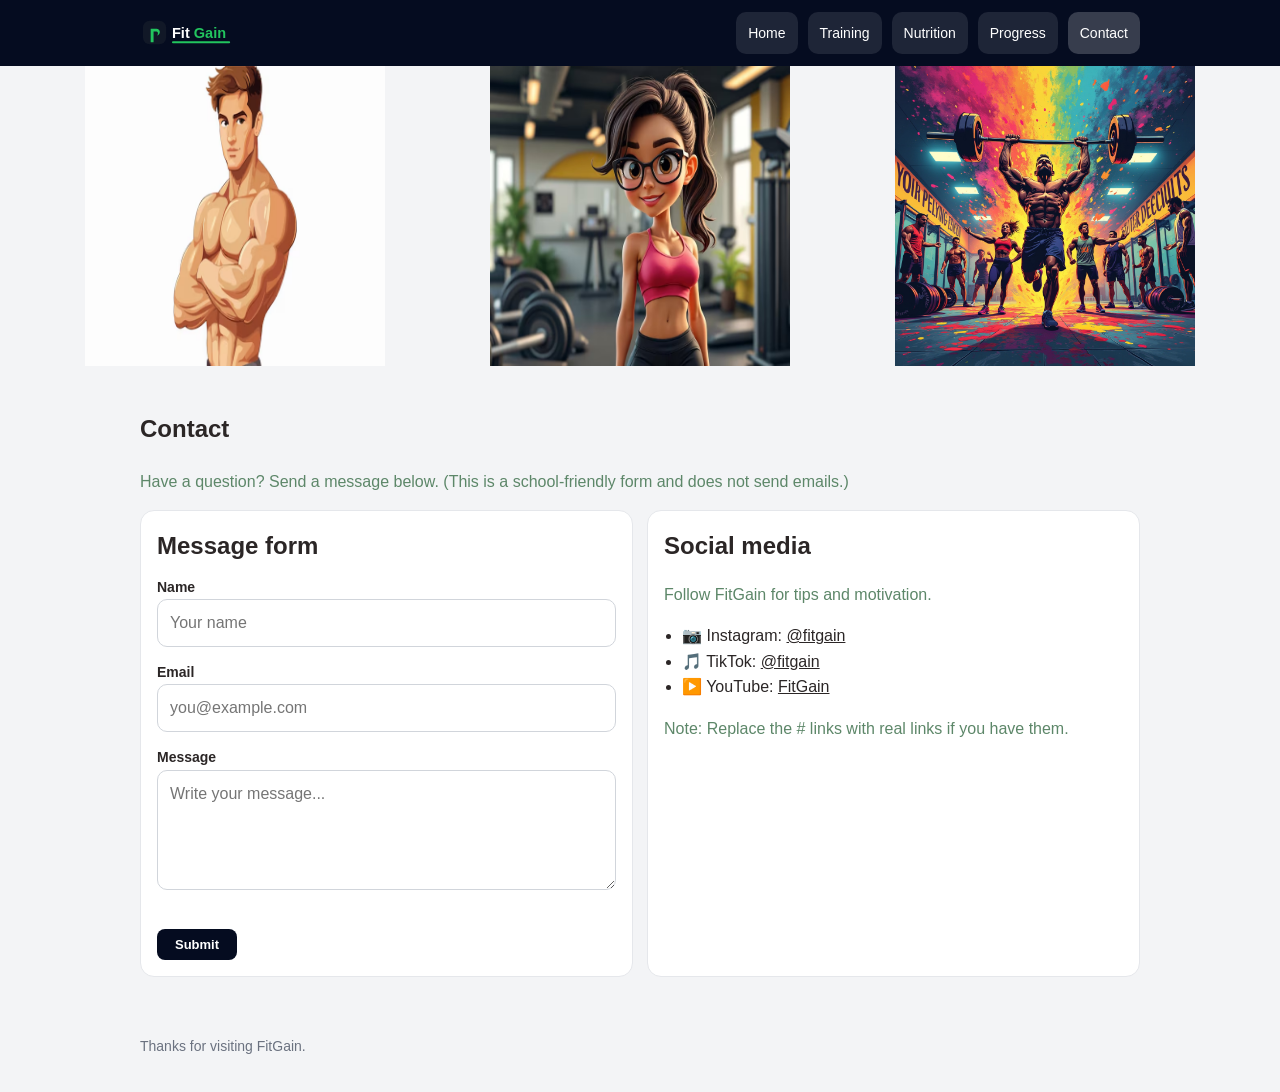
==== contact.html @ fc57367f "first commit" ====
<!doctype html>
<html lang="en">
  <head>
    <meta charset="utf-8" />
    <meta name="viewport" content="width=device-width, initial-scale=1" />
    <title>Contact – FitGain</title>
    <meta name="description" content="Contact FitGain and find social media links." />
    <link rel="stylesheet" href="style.css" />
  </head>
  <body>
    <header class="topbar">
      <div class="container topbar-inner">
        <input class="nav-toggle" type="checkbox" id="nav-toggle" />
        <div class="brand-row">
          <label class="burger" for="nav-toggle" aria-label="Open menu">
            <span class="burger-lines" aria-hidden="true">
              <span></span>
              <span></span>
              <span></span>
            </span>
          </label>

          <a class="logo" href="index.html">
            <img class="logo-img" src="logo.svg" alt="FitGain logo" />
          </a>
        </div>

        <nav class="nav" aria-label="Main navigation">
          <a href="index.html">Home</a>
          <a href="training.html">Training</a>
          <a href="nutrition.html">Nutrition</a>
          <a href="progress.html">Progress</a>
          <a class="active" href="contact.html">Contact</a>
        </nav>
      </div>
    </header>

<div class="flip-card-container">
  <div class="flip-card">
    <div class="flip-card-inner">
      <div class="flip-card-front">
        <img src="avatar1.avif"Avatar" style="width:300px;height:300px;">
      </div>
      <div class="flip-card-back">
        <h1>John Smith</h1>
        <p>Work: Personal Trainer</p>
        <p>Email: john.smith@gmail.com</p>
        <p>Phone: 123-456-789</p>
        <p>Working days: Monday – Friday</p>
      </div>
    </div>
  </div>

  <div class="flip-card">
    <div class="flip-card-inner">
      <div class="flip-card-front">
        <img src="avatar2.avif" alt="Avatar" style="width:300px;height:300px;">
      </div>
      <div class="flip-card-back">
        <h1>Anna Lee</h1>
        <p>Work: Yoga & Stretching Coach</p>
        <p>Email: anna.lee@gmail.com</p>
        <p>Phone: 987-654-321</p>
        <p>Working days: Tuesday – Saturday</p>
      </div>
    </div>
  </div>

  <div class="flip-card">
    <div class="flip-card-inner">
      <div class="flip-card-front">
        <img src="avatar3.png" alt="Avatar" style="width:300px;height:300px;">
      </div>
      <div class="flip-card-back">
        <h1>Mike Brown</h1>
        <p>Work: Strength & Fitness Coach</p>
        <p>Email: mike.brown@gmail.com</p>
        <p>Phone: 555-123-4567</p>
        <p>Working days: Wednesday – Sunday</p>
      </div>
    </div>
  </div>
</div>

</div>
    <main>
      <section class="section">
        <div class="container">
          <h1>Contact</h1>
          <p class="muted">
            Have a question? Send a message below. (This is a school-friendly
            form and does not send emails.)
          </p>

          <div class="grid grid-2">
            <article class="card">
              <h2>Message form</h2>
              <form>
                <div>
                  <label for="name">Name</label>
                  <input id="name" name="name" type="text" placeholder="Your name" />
                </div>

                <div>
                  <label for="email">Email</label>
                  <input
                    id="email"
                    name="email"
                    type="email"
                    placeholder="you@example.com"
                  />
                </div>

                <div>
                  <label for="message">Message</label>
                  <textarea
                    id="message"
                    name="message"
                    placeholder="Write your message..."
                  ></textarea>
                </div>

                <div class="form-actions">
                  <button class="btn btn-primary" type="submit">Submit</button>
                </div>
              </form>
            </article>

            <article class="card">
              <h2>Social media</h2>
              <p class="muted">Follow FitGain for tips and motivation.</p>
              <ul class="list">
                <li>📷 Instagram: <a href="#">@fitgain</a></li>
                <li>🎵 TikTok: <a href="#">@fitgain</a></li>
                <li>▶️ YouTube: <a href="#">FitGain</a></li>
              </ul>
              <p class="muted">
                Note: Replace the # links with real links if you have them.
              </p>
            </article>
          </div>
        </div>
      </section>
    </main>

    <footer class="footer">
      <div class="container">
        <p>Thanks for visiting FitGain.</p>
      </div>
    </footer>
  </body>
</html>
---- style.css ----
* { box-sizing: border-box; }

body {
  margin: 0;
  font-family: Arial, sans-serif;
  line-height: 1.6;
  color: #2b2626;
  background: #f3f4f6;
}

img { max-width: 100%; display: block; }
a { color: inherit; }

.container {
  width: 92%;
  max-width: 1000px;
  margin: 0 auto;
}

.section { padding: 24px 0; }
.muted { color: #5d8769; }

/* Header */
.topbar {
  background: #050c20;
  color: rgb(255, 255, 255);
}

.topbar-inner {
  padding: 12px 0;
  display: flex;
  align-items: center;
  justify-content: space-between;
  gap: 12px;
  flex-wrap: wrap;
}

.brand-row {
  display: flex;
  align-items: center;
  gap: 10px;
}

.logo {
  display: flex;
  align-items: center;
  gap: 10px;
  text-decoration: none;
}

.logo-img {
  height: 34px;
  width: auto;
}

.brand {
  font-weight: 800;
  text-decoration: none;
  letter-spacing: 0.4px;
}

/* Mobile menu (CSS only) */
.nav-toggle { position: absolute; left: -9999px; }

.burger {
  width: 44px;
  height: 40px;
  border-radius: 20px;
  border: 1px solid rgba(5, 227, 24, 0.25);
  background: transparent;
  display: inline-flex;
  align-items: center;
  justify-content: center;
  cursor: pointer;
}

.burger-lines { width: 18px; display: grid; gap: 4px; }
.burger-lines span { height: 2px; background: rgb(255, 255, 255); border-radius: 50px; }

.nav {
  width: 100%;
  display: none;
  flex-direction: column;
  gap: 8px;
  margin-top: 6px;
}

.nav a {
  text-decoration: none;
  padding: 10px 12px;
  border-radius: 10px;
  background: rgba(255, 255, 255, 0.10);
  font-size: 14px;
}

.nav .active { background: rgba(255, 255, 255, 0.20); }
.nav-toggle:checked ~ .nav { display: flex; }

/* Hero */
.hero {
  background: linear-gradient(135deg, #0f172a 0%, #1e293b 100%);
  color: white;
  padding: 28px 0;
}

.hero-card {
  background: rgba(0, 0, 0, 0.3);
  border: 1px solid rgba(255, 255, 255, 0.1);
  border-radius: 16px;
  padding: 48px;
  min-height: 480px;
  display: flex;
  flex-direction: column;
  justify-content: center;
  background-size: cover;
  background-position: center;
  background-repeat: no-repeat;
  backdrop-filter: blur(10px);
}

.hero-content {
  max-width: 600px;
}

.hero h1 {
  margin: 0 0 16px;
  font-size: 48px;
  line-height: 1.2;
  font-weight: 900;
  letter-spacing: -1px;
}

.hero-tagline {
  margin: 0 0 20px;
  font-size: 22px;
  color: #a1d8ff;
  font-weight: 600;
  line-height: 1.3;
}

.hero-description {
  margin: 0 0 32px;
  color: #e5e7eb;
  font-size: 16px;
  line-height: 1.6;
}

.button-row { display: grid; gap: 14px; }

.btn {
  display: inline-block;
  text-align: center;
  text-decoration: none;
  padding: 12px 14px;
  border-radius: 12px;
  font-weight: 700;
  border: 1px solid rgba(255, 255, 255, 0.25);
}

.btn-large {
  padding: 14px 32px;
  font-size: 16px;
  border-radius: 10px;
}

.btn-primary { background: #0a3abe; color: #052e16; border-color: transparent; }
.btn-secondary { background: transparent; color: white; }

/* Cards / grids */
.grid { display: grid; gap: 14px; }

.card {
  background: white;
  border: 1px solid #e5e7eb;
  border-radius: 14px;
  padding: 16px;
}

.card h2 { margin: 0 0 8px; }

.badge {
  display: inline-block;
  padding: 5px 10px;
  border-radius: 999px;
  font-size: 12px;
  font-weight: 800;
  margin-bottom: 10px;
  background: #f3f4f6;
  color: #111827;
}

.list { padding-left: 18px; margin: 10px 0 0; }

/* Pricing */
.pricing-section {
  margin-top: 24px;
  padding-top: 20px;
  border-top: 2px solid #e5e7eb;
}

.pricing-section h3 {
  margin: 0 0 16px;
  font-size: 16px;
  font-weight: 700;
  color: #111827;
}

.pricing-grid {
  display: grid;
  grid-template-columns: repeat(3, 1fr);
  gap: 10px;
}

.price-tier {
  background: linear-gradient(135deg, #f9fafb 0%, #f3f4f6 100%);
  border: 1px solid #d1d5db;
  border-radius: 10px;
  padding: 14px;
  text-align: center;
  transition: all 0.3s ease;
}

.price-tier:hover {
  border-color: #9ca3af;
  box-shadow: 0 4px 12px rgba(0, 0, 0, 0.08);
  transform: translateY(-2px);
}

.price-label {
  font-size: 12px;
  font-weight: 600;
  color: #6b7280;
  text-transform: uppercase;
  letter-spacing: 0.5px;
  margin-bottom: 8px;
}

.price-amount {
  font-size: 28px;
  font-weight: 800;
  color: #050c20;
  margin: 8px 0;
}

.btn {
  display: inline-block;
  padding: 8px 16px;
  border: none;
  border-radius: 8px;
  font-size: 13px;
  font-weight: 600;
  cursor: pointer;
  transition: all 0.2s ease;
  text-decoration: none;
}

.btn-sm {
  padding: 6px 12px;
  font-size: 12px;
}

.btn-primary {
  background: #050c20;
  color: white;
}

.btn-secondary {
  background: #6b7280;
  color: white;
}

.btn-lg {
  padding: 12px 24px;
  font-size: 16px;
}

/* Table */
table { width: 100%; border-collapse: collapse; background: white; border: 1px solid #e5e7eb; }
th, td { padding: 10px; border-bottom: 1px solid #e5e7eb; text-align: left; font-size: 14px; }
th { background: #f3f4f6; }
tr:last-child td { border-bottom: 0; }

/* Form */
form { display: grid; gap: 12px; }
label { font-weight: 700; font-size: 14px; }
input, textarea, select { width: 100%; padding: 10px 12px; border-radius: 10px; border: 1px solid #d1d5db; font: inherit; }
textarea { min-height: 120px; resize: vertical; }
.form-actions .btn { width: 100%; }
.subscribe-form { max-width: 500px; }
.form-group { display: flex; flex-direction: column; gap: 6px; }
.form-row { display: grid; grid-template-columns: 1fr 1fr; gap: 12px; }
.form-actions { display: flex; gap: 12px; margin-top: 20px; }

/* Popup */
.popup-overlay {
  position: fixed;
  top: 0;
  left: 0;
  width: 100%;
  height: 100%;
  background: rgba(0, 0, 0, 0.5);
  display: flex;
  align-items: center;
  justify-content: center;
  opacity: 0;
  visibility: hidden;
  transition: opacity 0.3s ease, visibility 0.3s ease;
  z-index: 9999;
}

.popup-overlay.show {
  opacity: 1;
  visibility: visible;
}

.popup-content {
  background: white;
  border-radius: 16px;
  padding: 40px;
  text-align: center;
  box-shadow: 0 10px 40px rgba(0, 0, 0, 0.15);
  max-width: 400px;
  animation: popupSlide 0.3s ease;
}

@keyframes popupSlide {
  from {
    transform: scale(0.8);
    opacity: 0;
  }
  to {
    transform: scale(1);
    opacity: 1;
  }
}

.popup-icon {
  font-size: 60px;
  color: #10b981;
  margin-bottom: 16px;
}

.popup-content h2 {
  margin: 0 0 12px;
  color: #050c20;
  font-size: 28px;
}

.popup-content p {
  margin: 0;
  color: #6b7280;
  font-size: 16px;
}

/* Footer */
.footer { padding: 20px 0; color: #6b7280; font-size: 14px; }

/* Bigger screens */
@media (min-width: 720px) {
  .burger { display: none; }
  .nav { width: auto; display: flex; flex-direction: row; gap: 10px; margin-top: 0; }
  .button-row { grid-template-columns: 1fr 1fr; }
  .grid-3 { grid-template-columns: repeat(3, 1fr); }
  .grid-2 { grid-template-columns: repeat(2, 1fr); }
  .hero h1 { font-size: 56px; }
  .hero-card { padding: 56px; min-height: 520px; }
  .form-actions .btn { width: auto; justify-self: start; padding-left: 18px; padding-right: 18px; }
}

@media (max-width: 600px) {
  .pricing-grid {
    grid-template-columns: 1fr;
  }
}






.flip-card-container {
  display: flex;            /* Align cards in a row */
  justify-content: space-evenly; /* Space between cards */
  flex-wrap: wrap;          /* Wrap if screen is small */
  gap: 20px;                /* Optional gap between cards */
}

/* Flip card container */
.flip-card {
  background-color: transparent;
  width: 300px;
  height: 300px;
  perspective: 1000px; /* 3D effect */
}

/* Inner part */
.flip-card-inner {
  position: relative;
  width: 100%;
  height: 100%;
  text-align: center;
  transition: transform 0.6s;
  transform-style: preserve-3d;
}

/* Flip on hover */
.flip-card:hover .flip-card-inner {
  transform: rotateY(180deg);
}

/* Front & back faces */
.flip-card-front, .flip-card-back {
  position: absolute;
  width: 100%;
  height: 100%;
  backface-visibility: hidden;
  border-radius: 10px;
}

/* Front face */
.flip-card-front {
  background-color: #bbb;
  color: black;
}

/* Back face */
.flip-card-back {
  background-color: #275e5ec1;
  color: rgb(255, 255, 255);
  transform: rotateY(180deg);
  display: flex;
  flex-direction: column;
  justify-content: center;
  align-items: center;
}
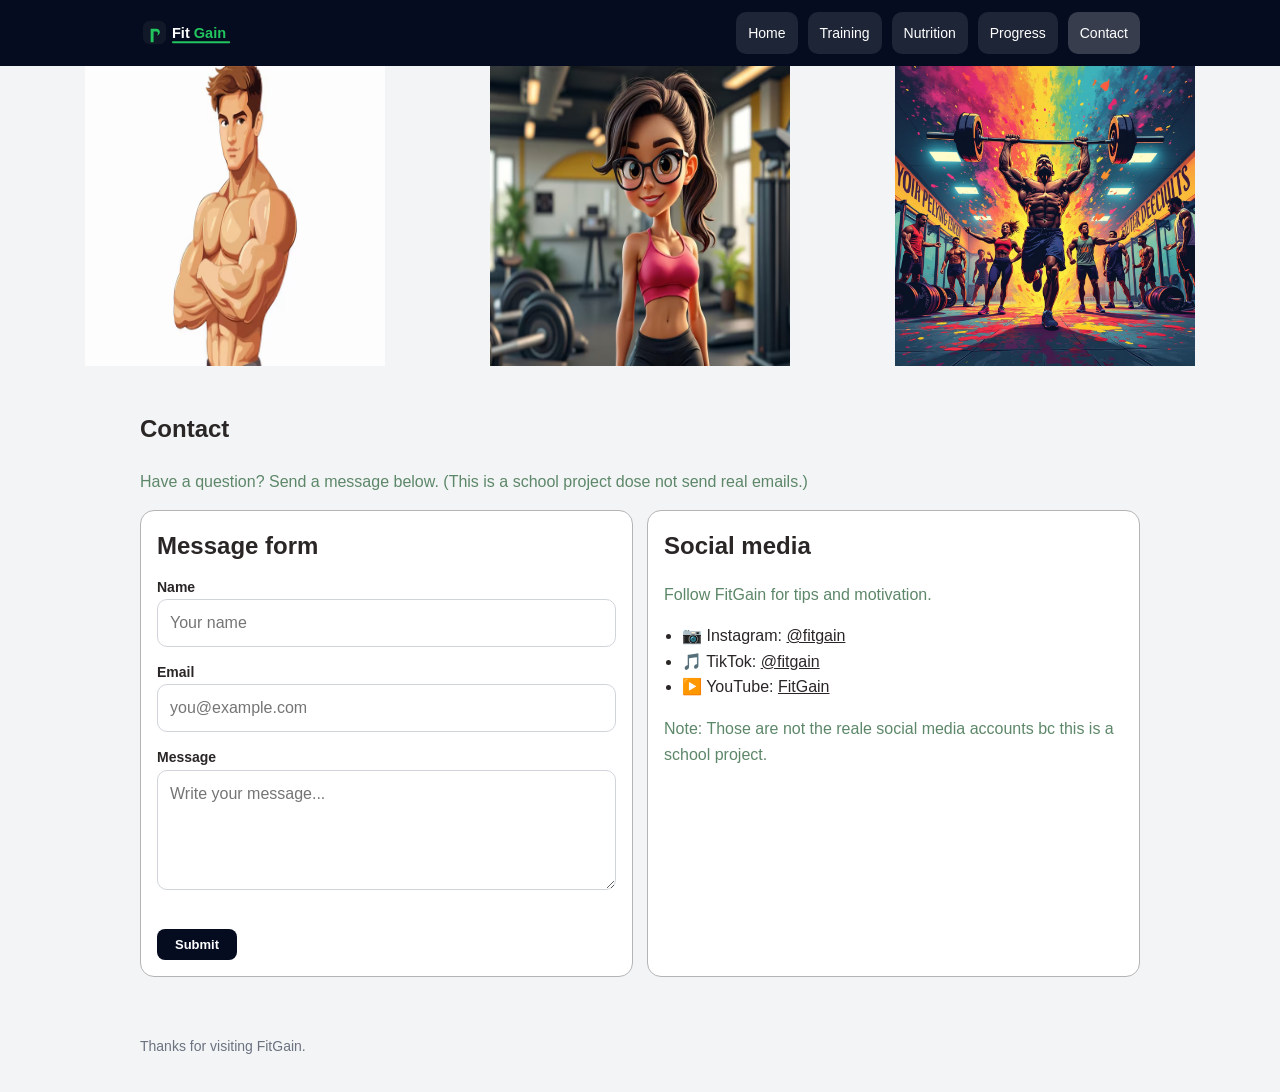
==== commit 76287c94: "w3 link check after" ====
--- a/contact.html
+++ b/contact.html
@@ -1,18 +1,18 @@
 <!doctype html>
 <html lang="en">
   <head>
-    <meta charset="utf-8" />
-    <meta name="viewport" content="width=device-width, initial-scale=1" />
+    <meta charset="utf-8" >
+    <meta name="viewport" content="width=device-width, initial-scale=1" >
     <title>Contact – FitGain</title>
-    <meta name="description" content="Contact FitGain and find social media links." />
-    <link rel="stylesheet" href="style.css" />
+    <meta name="description" content="Contact FitGain and find social media links." >
+    <link rel="stylesheet" href="style.css" >
   </head>
   <body>
     <header class="topbar">
       <div class="container topbar-inner">
-        <input class="nav-toggle" type="checkbox" id="nav-toggle" />
+        <input class="nav-toggle" type="checkbox" id="nav-toggle" >
         <div class="brand-row">
-          <label class="burger" for="nav-toggle" aria-label="Open menu">
+          <label class="burger" for="nav-toggle">
             <span class="burger-lines" aria-hidden="true">
               <span></span>
               <span></span>
@@ -21,7 +21,7 @@
           </label>
 
           <a class="logo" href="index.html">
-            <img class="logo-img" src="logo.svg" alt="FitGain logo" />
+            <img class="logo-img" src="logo.svg" alt="FitGain logo" >
           </a>
         </div>
 
@@ -39,10 +39,10 @@
   <div class="flip-card">
     <div class="flip-card-inner">
       <div class="flip-card-front">
-        <img src="avatar1.avif"Avatar" style="width:300px;height:300px;">
+        <img src="avatar1.avif" alt="Avatar" style="width:300px;height:300px;">
       </div>
       <div class="flip-card-back">
-        <h1>John Smith</h1>
+        <h2>John Smith</h2>
         <p>Work: Personal Trainer</p>
         <p>Email: john.smith@gmail.com</p>
         <p>Phone: 123-456-789</p>
@@ -57,7 +57,7 @@
         <img src="avatar2.avif" alt="Avatar" style="width:300px;height:300px;">
       </div>
       <div class="flip-card-back">
-        <h1>Anna Lee</h1>
+        <h2>Anna Lee</h2>
         <p>Work: Yoga & Stretching Coach</p>
         <p>Email: anna.lee@gmail.com</p>
         <p>Phone: 987-654-321</p>
@@ -72,7 +72,7 @@
         <img src="avatar3.png" alt="Avatar" style="width:300px;height:300px;">
       </div>
       <div class="flip-card-back">
-        <h1>Mike Brown</h1>
+        <h2>Mike Brown</h2>
         <p>Work: Strength & Fitness Coach</p>
         <p>Email: mike.brown@gmail.com</p>
         <p>Phone: 555-123-4567</p>
@@ -81,15 +81,12 @@
     </div>
   </div>
 </div>
-
-</div>
     <main>
       <section class="section">
         <div class="container">
-          <h1>Contact</h1>
+          <h2>Contact</h2>
           <p class="muted">
-            Have a question? Send a message below. (This is a school-friendly
-            form and does not send emails.)
+            Have a question? Send a message below. (This is a school project dose not send real emails.)
           </p>
 
           <div class="grid grid-2">
@@ -135,7 +132,7 @@
                 <li>▶️ YouTube: <a href="#">FitGain</a></li>
               </ul>
               <p class="muted">
-                Note: Replace the # links with real links if you have them.
+                Note: Those are not the reale social media accounts bc this is a school project.
               </p>
             </article>
           </div>
--- a/style.css
+++ b/style.css
@@ -21,7 +21,7 @@
 .section { padding: 24px 0; }
 .muted { color: #5d8769; }
 
-/* Header */
+/* This the Header part */
 .topbar {
   background: #050c20;
   color: rgb(255, 255, 255);
@@ -60,7 +60,7 @@
   letter-spacing: 0.4px;
 }
 
-/* Mobile menu (CSS only) */
+/* Here is some Mobile menu  */
 .nav-toggle { position: absolute; left: -9999px; }
 
 .burger {
@@ -97,7 +97,7 @@
 .nav .active { background: rgba(255, 255, 255, 0.20); }
 .nav-toggle:checked ~ .nav { display: flex; }
 
-/* Hero */
+/* Hero part of the page */
 .hero {
   background: linear-gradient(135deg, #0f172a 0%, #1e293b 100%);
   color: white;
@@ -167,12 +167,12 @@
 .btn-primary { background: #0a3abe; color: #052e16; border-color: transparent; }
 .btn-secondary { background: transparent; color: white; }
 
-/* Cards / grids */
+/* Cards and  grids */
 .grid { display: grid; gap: 14px; }
 
 .card {
-  background: white;
-  border: 1px solid #e5e7eb;
+  background: rgb(255, 255, 255);
+  border: 1px solid #b5b4b4;
   border-radius: 14px;
   padding: 16px;
 }
@@ -192,7 +192,7 @@
 
 .list { padding-left: 18px; margin: 10px 0 0; }
 
-/* Pricing */
+/* Pricing part */
 .pricing-section {
   margin-top: 24px;
   padding-top: 20px;
@@ -275,13 +275,13 @@
   font-size: 16px;
 }
 
-/* Table */
+/* Table css part */
 table { width: 100%; border-collapse: collapse; background: white; border: 1px solid #e5e7eb; }
 th, td { padding: 10px; border-bottom: 1px solid #e5e7eb; text-align: left; font-size: 14px; }
 th { background: #f3f4f6; }
 tr:last-child td { border-bottom: 0; }
 
-/* Form */
+/* Form part */
 form { display: grid; gap: 12px; }
 label { font-weight: 700; font-size: 14px; }
 input, textarea, select { width: 100%; padding: 10px 12px; border-radius: 10px; border: 1px solid #d1d5db; font: inherit; }
@@ -292,7 +292,7 @@
 .form-row { display: grid; grid-template-columns: 1fr 1fr; gap: 12px; }
 .form-actions { display: flex; gap: 12px; margin-top: 20px; }
 
-/* Popup */
+/* Popup code aftr join */
 .popup-overlay {
   position: fixed;
   top: 0;
@@ -353,10 +353,162 @@
   font-size: 16px;
 }
 
-/* Footer */
+/* Stat Cards */
+.stats-section {
+  background: linear-gradient(135deg, #f3f4f6 0%, #e5e7eb 100%);
+  padding: 40px 0;
+}
+
+.stat-card {
+  background: white;
+  border-radius: 14px;
+  padding: 30px 20px;
+  text-align: center;
+  box-shadow: 0 4px 16px rgba(0, 0, 0, 0.08);
+  transition: all 0.3s ease;
+  border: 1px solid #e5e7eb;
+}
+
+.stat-card:hover {
+  transform: translateY(-4px);
+  box-shadow: 0 8px 24px rgba(0, 0, 0, 0.12);
+}
+
+.stat-icon {
+  font-size: 48px;
+  margin-bottom: 12px;
+  display: block;
+}
+
+.stat-number {
+  font-size: 36px;
+  font-weight: 900;
+  color: #050c20;
+  margin-bottom: 8px;
+}
+
+.stat-label {
+  font-size: 14px;
+  color: #6b7280;
+  font-weight: 600;
+}
+
+/* Feature Cards code */
+.feature-card {
+  transition: all 0.3s ease;
+  box-shadow: 0 2px 8px rgba(0, 0, 0, 0.06);
+}
+
+.feature-card:hover {
+  box-shadow: 0 8px 20px rgba(0, 0, 0, 0.12);
+  transform: translateY(-2px);
+}
+
+.card-icon {
+  font-size: 40px;
+  margin-bottom: 12px;
+  display: block;
+}
+
+.feature-card h3 {
+  margin: 0 0 12px;
+  font-size: 20px;
+  color: #050c20;
+}
+
+.card-link {
+  color: #0a3abe;
+  font-weight: 600;
+  text-decoration: none;
+  transition: color 0.3s ease;
+}
+
+.card-link:hover {
+  color: #053b8f;
+  text-decoration: underline;
+}
+
+/* Testimonials Section */
+.testimonials-section {
+  background: linear-gradient(135deg, #f0fdf4 0%, #dbeafe 100%);
+  padding: 40px 0;
+}
+
+.testimonial-card {
+  background: white;
+  border-radius: 14px;
+  padding: 24px;
+  box-shadow: 0 4px 16px rgba(0, 0, 0, 0.08);
+  border-left: 4px solid #0a3abe;
+  transition: all 0.3s ease;
+}
+
+.testimonial-card:hover {
+  box-shadow: 0 8px 24px rgba(0, 0, 0, 0.12);
+  transform: translateY(-2px);
+}
+
+.testimonial-header {
+  display: flex;
+  gap: 12px;
+  margin-bottom: 16px;
+  align-items: center;
+}
+
+.testimonial-avatar {
+  width: 50px;
+  height: 50px;
+  border-radius: 50%;
+  object-fit: cover;
+}
+
+.testimonial-name {
+  font-weight: 700;
+  color: #050c20;
+  font-size: 15px;
+}
+
+.testimonial-role {
+  font-size: 13px;
+  color: #6b7280;
+}
+
+.testimonial-text {
+  font-size: 16px;
+  margin: 8px 0;
+  color: #050c20;
+}
+
+/* CTA Section part */
+.cta-section {
+  background: linear-gradient(135deg, #0f172a 0%, #1e293b 100%);
+  color: white;
+  padding: 48px 0;
+  text-align: center;
+}
+
+.cta-content {
+  max-width: 600px;
+  margin: 0 auto;
+}
+
+.cta-content h2 {
+  font-size: 36px;
+  margin: 0 0 16px;
+  font-weight: 900;
+}
+
+.cta-content p {
+  font-size: 16px;
+  color: #e5e7eb;
+  margin: 0 0 24px;
+}
+
+/* Grid adjustments */
+/* Footer part */
 .footer { padding: 20px 0; color: #6b7280; font-size: 14px; }
 
-/* Bigger screens */
+/* bc i need Bigger screens */
 @media (min-width: 720px) {
   .burger { display: none; }
   .nav { width: auto; display: flex; flex-direction: row; gap: 10px; margin-top: 0; }
@@ -372,6 +524,12 @@
   .pricing-grid {
     grid-template-columns: 1fr;
   }
+  .grid-2 {
+    grid-template-columns: 1fr;
+  }
+  .cta-content h2 {
+    font-size: 28px;
+  }
 }
 
 
@@ -380,7 +538,7 @@
 
 
 .flip-card-container {
-  display: flex;            /* Align cards in a row */
+  display: flex;            /*cards in a row */
   justify-content: space-evenly; /* Space between cards */
   flex-wrap: wrap;          /* Wrap if screen is small */
   gap: 20px;                /* Optional gap between cards */
@@ -391,7 +549,7 @@
   background-color: transparent;
   width: 300px;
   height: 300px;
-  perspective: 1000px; /* 3D effect */
+  perspective: 1000px; /* and some 3D effect */
 }
 
 /* Inner part */
@@ -409,7 +567,7 @@
   transform: rotateY(180deg);
 }
 
-/* Front & back faces */
+/* Front & back faces flips */
 .flip-card-front, .flip-card-back {
   position: absolute;
   width: 100%;
@@ -420,14 +578,14 @@
 
 /* Front face */
 .flip-card-front {
-  background-color: #bbb;
+  background-color: #bbbbbb;
   color: black;
 }
 
 /* Back face */
 .flip-card-back {
-  background-color: #275e5ec1;
-  color: rgb(255, 255, 255);
+  background-color: #c5c5c5;
+  color: rgb(0, 0, 0);
   transform: rotateY(180deg);
   display: flex;
   flex-direction: column;
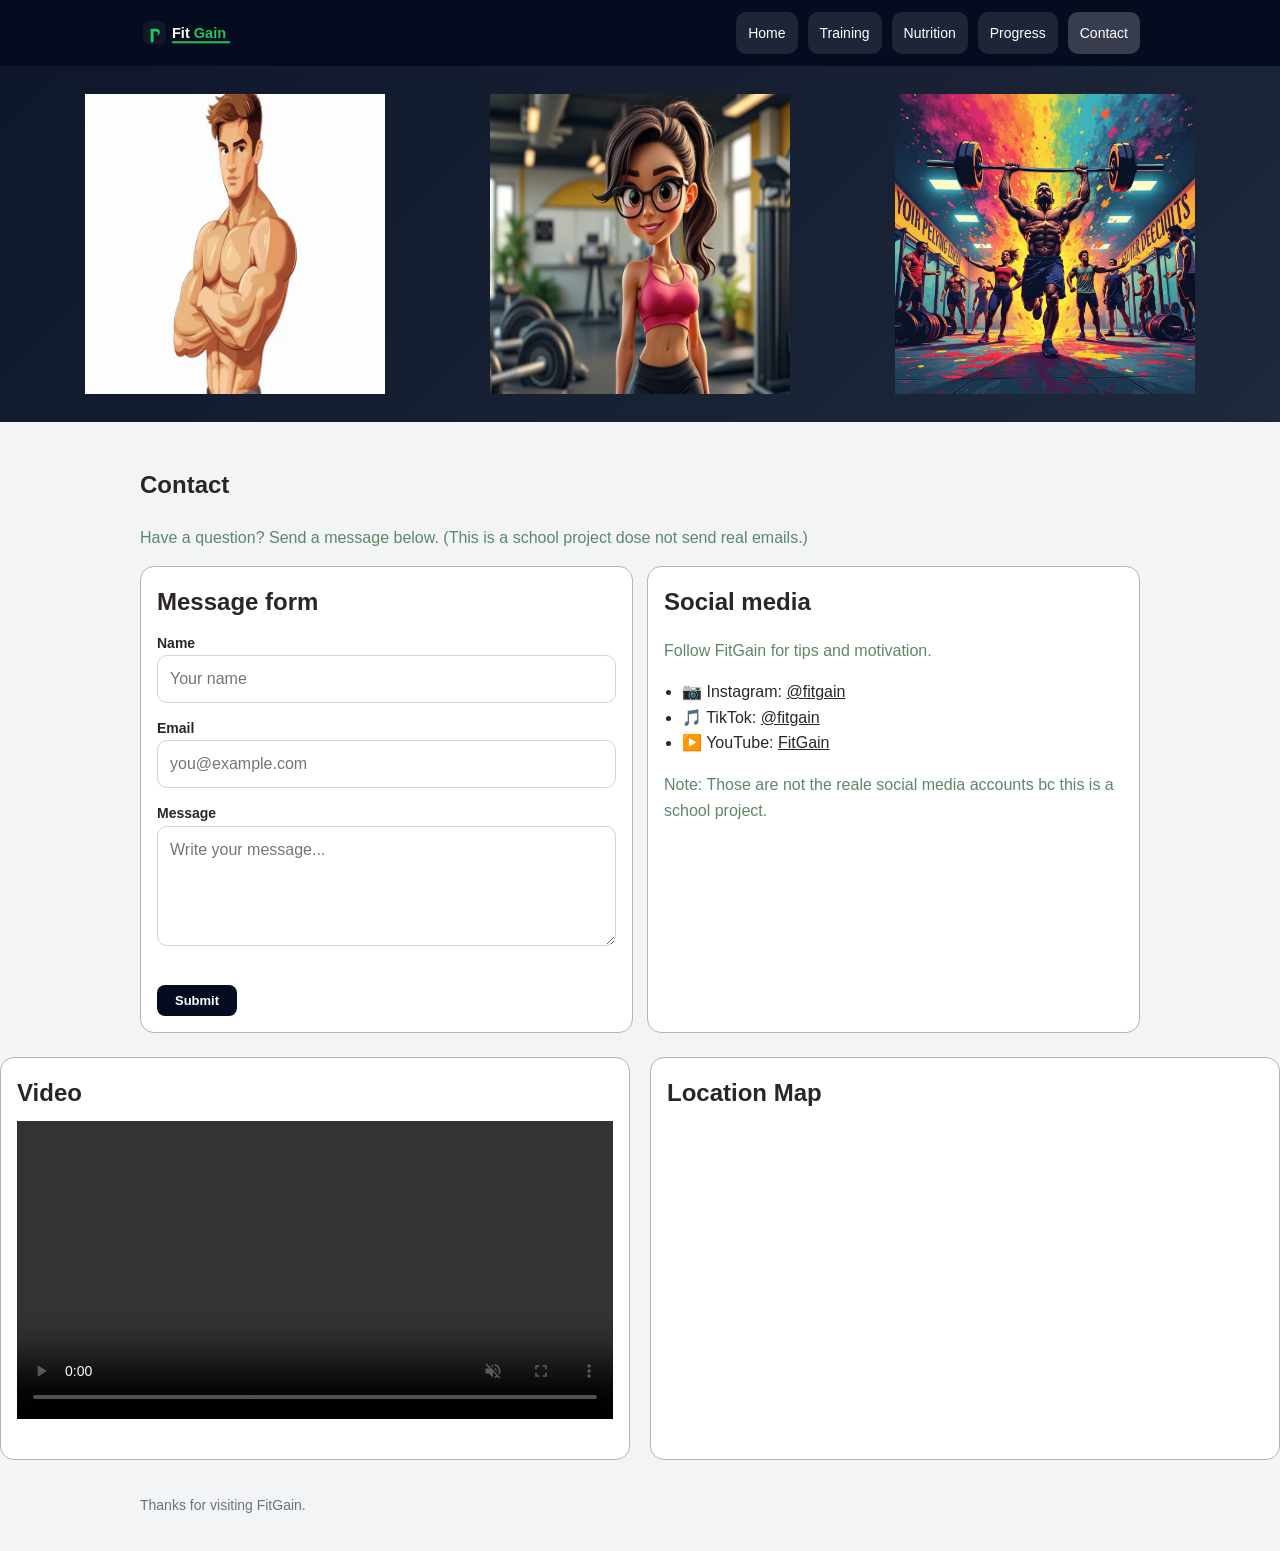
==== commit 39ce33f7: "added video and maps (minichange to flip card)" ====
--- a/contact.html
+++ b/contact.html
@@ -34,7 +34,7 @@
         </nav>
       </div>
     </header>
-
+<section class="hero">
 <div class="flip-card-container">
   <div class="flip-card">
     <div class="flip-card-inner">
@@ -81,6 +81,7 @@
     </div>
   </div>
 </div>
+</section>
     <main>
       <section class="section">
         <div class="container">
@@ -92,10 +93,10 @@
           <div class="grid grid-2">
             <article class="card">
               <h2>Message form</h2>
-              <form>
+              <form id="contact-form">
                 <div>
                   <label for="name">Name</label>
-                  <input id="name" name="name" type="text" placeholder="Your name" />
+                  <input id="name" name="name" type="text" placeholder="Your name" >
                 </div>
 
                 <div>
@@ -105,9 +106,9 @@
                     name="email"
                     type="email"
                     placeholder="you@example.com"
-                  />
+                  >
                 </div>
-
+                  
                 <div>
                   <label for="message">Message</label>
                   <textarea
@@ -121,15 +122,19 @@
                   <button class="btn btn-primary" type="submit">Submit</button>
                 </div>
               </form>
+              <div id="thank-you" style="display:none; color: rgb(194, 3, 3); margin-top:10px;">
+                            Thanks for your message!
+               </div>
+
             </article>
 
             <article class="card">
               <h2>Social media</h2>
               <p class="muted">Follow FitGain for tips and motivation.</p>
               <ul class="list">
-                <li>📷 Instagram: <a href="#">@fitgain</a></li>
-                <li>🎵 TikTok: <a href="#">@fitgain</a></li>
-                <li>▶️ YouTube: <a href="#">FitGain</a></li>
+                <li>📷 Instagram: <a href="https://www.instagram.com/">@fitgain</a></li>
+                <li>🎵 TikTok: <a href="https://www.tiktok.com/fi-FI/">@fitgain</a></li>
+                <li>▶️ YouTube: <a href="https://www.youtube.com/">FitGain</a></li>
               </ul>
               <p class="muted">
                 Note: Those are not the reale social media accounts bc this is a school project.
@@ -139,11 +144,48 @@
         </div>
       </section>
     </main>
+    
+    <section class="split-section">
+  <div class="card">
+    <h2>Video</h2>
+    <video style="width:100%;" autoplay loop muted playsinline controls>
+      <source src="video.mp4" type="video/mp4">
+    </video>
+  </div>
+
+  <div class="card">
+    <h2>Location Map</h2>
+    <iframe
+      src="https://www.google.com/maps/embed?pb=!1m18!1m12!1m3!1d35860.243753012845!2d24.94569968900793!3d60.20095493708726!2m3!1f0!2f0!3f0!3m2!1i1024!2i768!4f13.1!3m3!1m2!1s0x469208606a60874b%3A0x50a651a72fbb180b!2sHaaga-Helia%20University%20of%20Applied%20Sciences%20-%20Pasila%20campus!5e1!3m2!1sen!2sfi!4v1772006180123!5m2!1sen!2sfi"
+     style="border:0; width:100%; height:315px;"
+      allowfullscreen>
+    </iframe>
+  </div>
+</section>
 
     <footer class="footer">
       <div class="container">
         <p>Thanks for visiting FitGain.</p>
       </div>
     </footer>
+          <script>
+const form = document.getElementById('contact-form');
+const thankYou = document.getElementById('thank-you');
+
+form.addEventListener('submit', function(e) {
+  e.preventDefault(); // prevent actual form submission
+
+  // Show popup
+  thankYou.style.display = 'block';
+
+  // Hide popup after 5 seconds 
+  setTimeout(() => {
+    thankYou.style.display = 'none';
+  }, 3000);
+
+  
+  form.reset();
+});
+</script>
   </body>
 </html>
--- a/style.css
+++ b/style.css
@@ -526,6 +526,7 @@
   }
   .grid-2 {
     grid-template-columns: 1fr;
+    
   }
   .cta-content h2 {
     font-size: 28px;
@@ -591,4 +592,18 @@
   flex-direction: column;
   justify-content: center;
   align-items: center;
+}
+.split-section {
+  display: flex;
+  gap: 20px;
+}
+
+.card {
+  flex: 1;
+}
+
+@media (max-width: 768px) {
+  .split-section {
+    flex-direction: column;
+  }
 }
